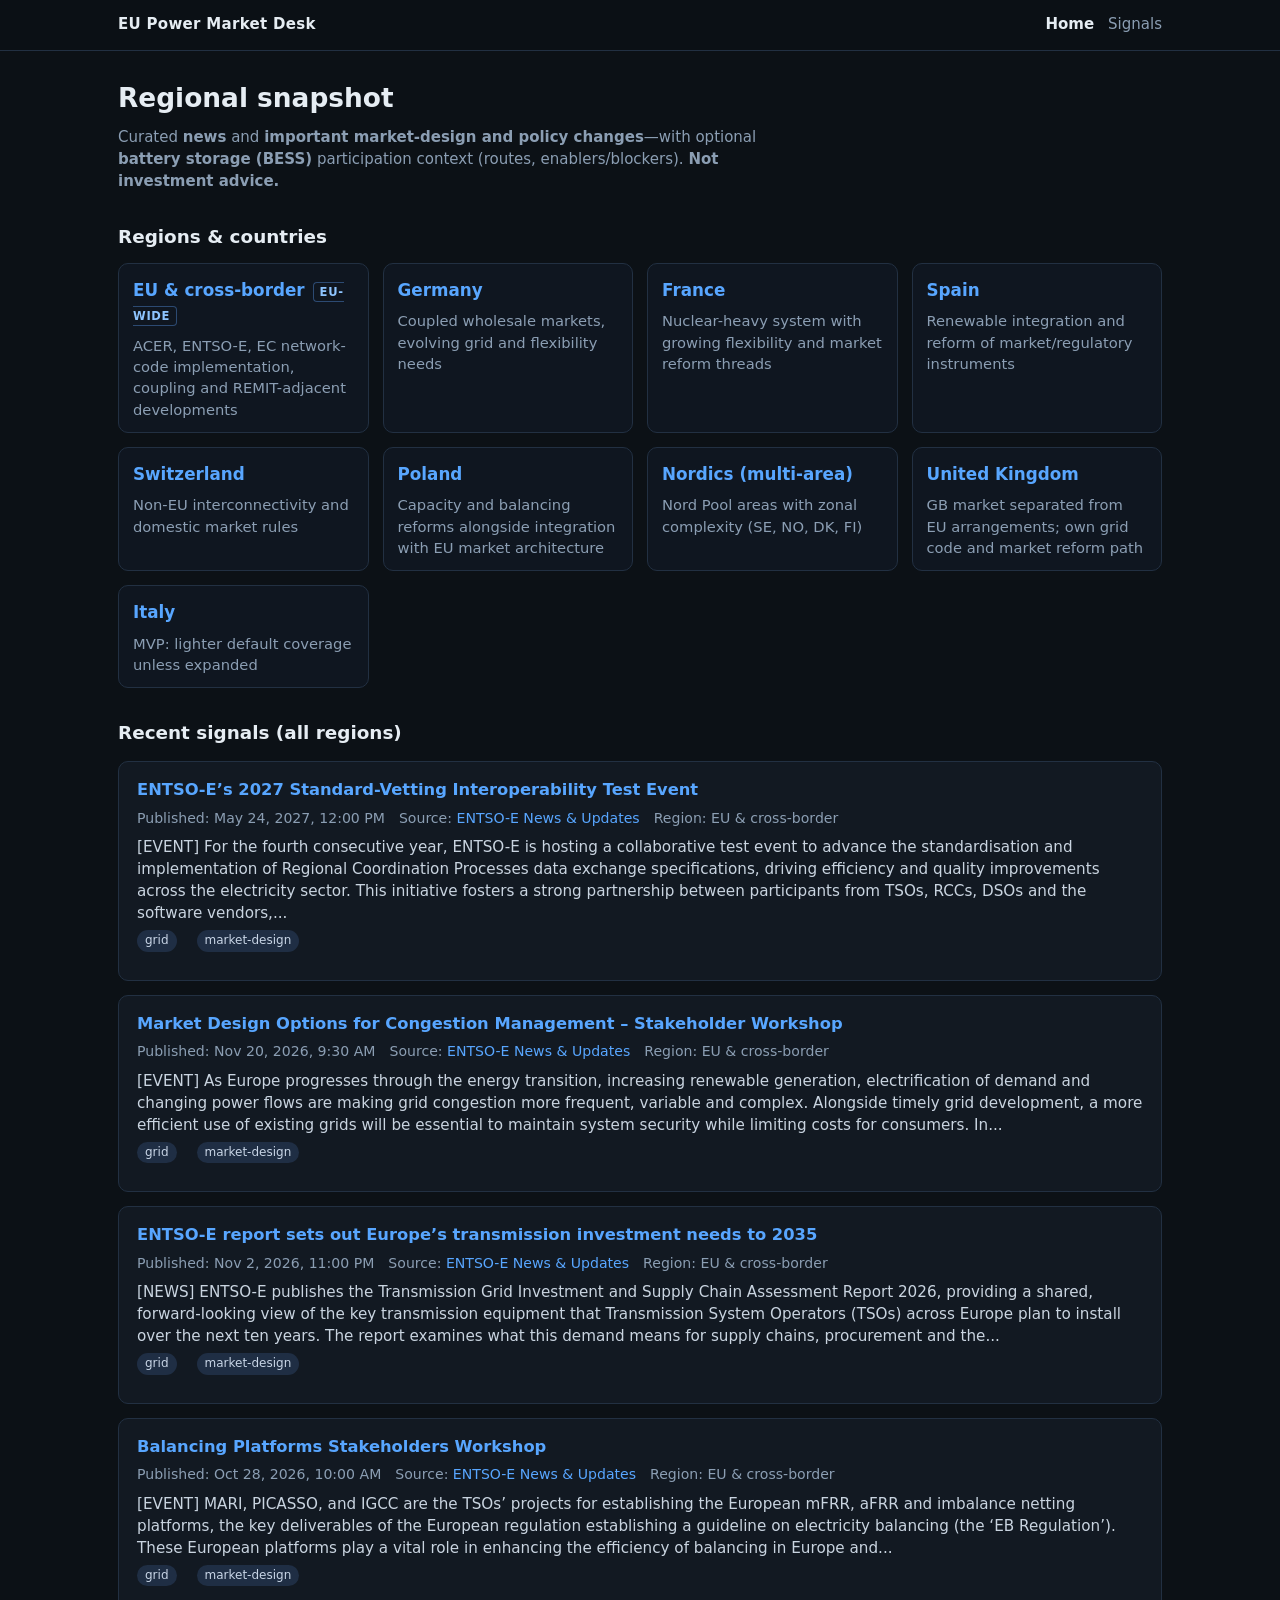
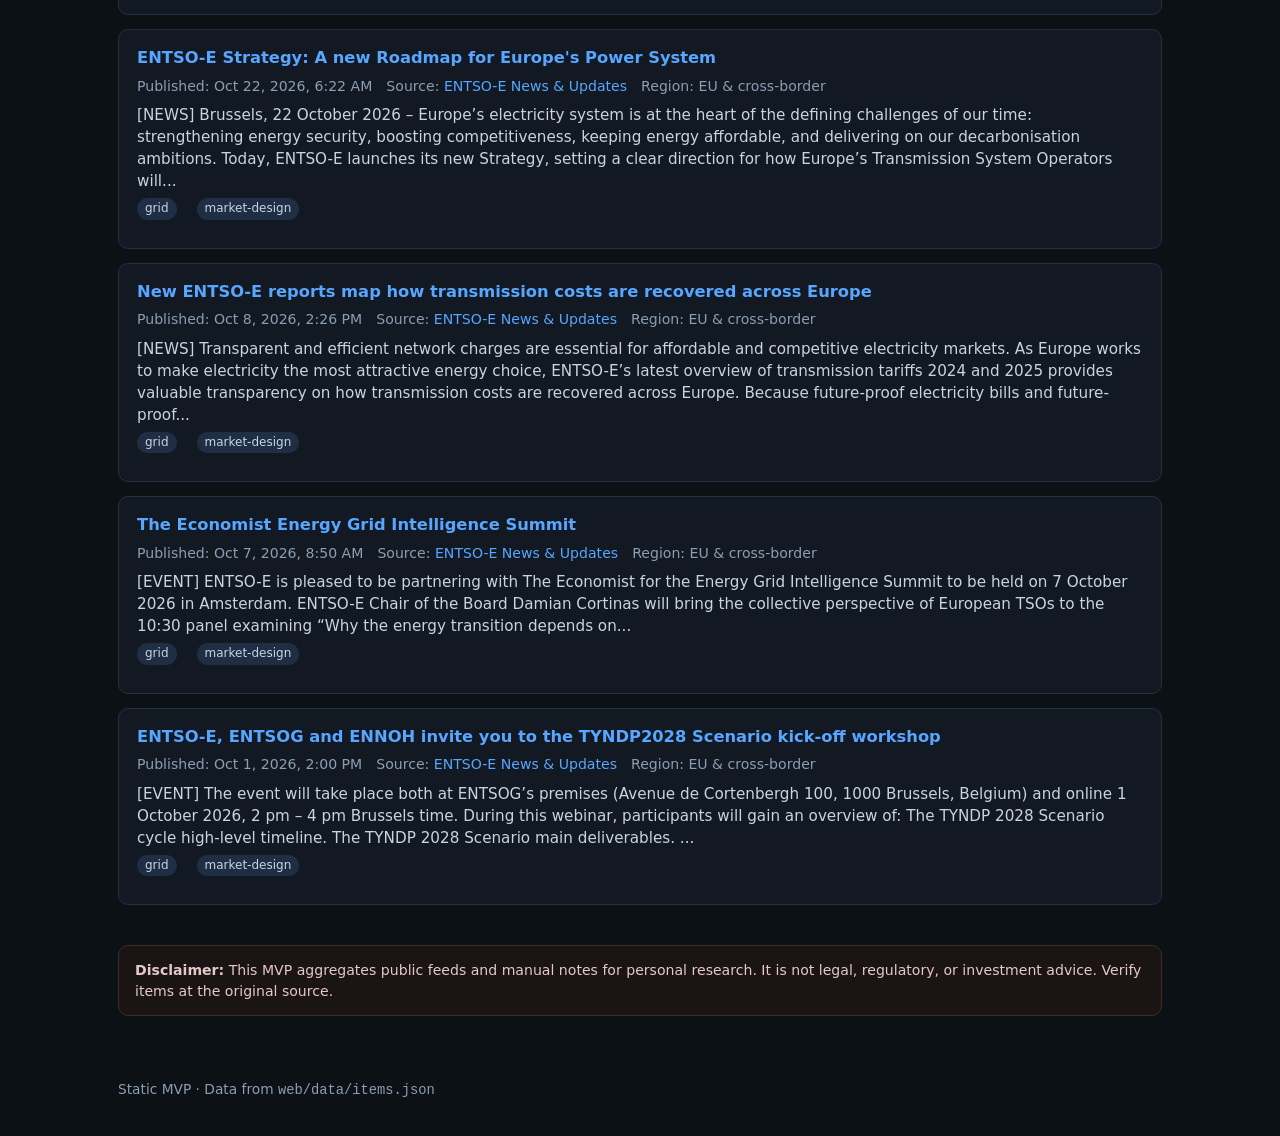
==== apps/eu-power-desk/web/index.html @ 683f5635 "Add EU Power Market Desk MVP in apps/eu-power-desk Co-authored-by: FrancescoGaballo <FrancescoGaball" ====
<!DOCTYPE html>
<html lang="en">
  <head>
    <meta charset="utf-8" />
    <meta name="viewport" content="width=device-width, initial-scale=1" />
    <title>EU Power Market Desk</title>
    <link rel="stylesheet" href="styles.css" />
  </head>
  <body>
    <header class="site-header">
      <div class="header-inner">
        <div class="brand">EU Power Market Desk</div>
        <nav class="main-nav">
          <a class="active" href="index.html">Home</a>
          <a href="signals.html">Signals</a>
        </nav>
      </div>
    </header>
    <main>
      <h1>Regional snapshot</h1>
      <p class="lede">
        Curated <strong>news</strong> and <strong>important market-design and policy changes</strong>—with optional
        <strong>battery storage (BESS)</strong> participation context (routes, enablers/blockers).
        <strong>Not investment advice.</strong>
      </p>
      <section>
        <h2>Regions &amp; countries</h2>
        <div id="country-grid" class="country-grid"></div>
      </section>
      <section>
        <h2>Recent signals (all regions)</h2>
        <div id="recent-signals"></div>
      </section>
      <div class="disclaimer">
        <strong>Disclaimer:</strong> This MVP aggregates public feeds and manual notes for personal research. It is not
        legal, regulatory, or investment advice. Verify items at the original source.
      </div>
    </main>
    <footer class="site-footer">Static MVP · Data from <code>web/data/items.json</code></footer>
    <script src="app.js"></script>
    <script>
      async function initHome() {
        const E = window.EUDesk;
        await E.bootCommon();
        const grid = document.getElementById("country-grid");
        E.DATA.countries.countries.forEach((c) => {
          const a = document.createElement("a");
          a.className = "country-card";
          a.href = "country.html?slug=" + encodeURIComponent(c.slug);
          const badge = c.slug === "eu" ? '<span class="badge-eu">EU-wide</span>' : "";
          a.innerHTML =
            "<h3>" +
            c.name +
            badge +
            "</h3><p>" +
            (c.headline || "") +
            "</p>";
          grid.appendChild(a);
        });

        const recent = document.getElementById("recent-signals");
        const items = (E.DATA.items.items || []).slice(0, 8);
        if (!items.length) {
          recent.appendChild(document.createElement("p")).className = "empty";
          recent.querySelector("p").textContent = "No items yet — run python3 scripts/merge_items.py";
        } else {
          items.forEach((it) => recent.appendChild(E.renderItemCard(it)));
        }
      }
      initHome().catch((err) => {
        console.error(err);
        const banner = document.createElement("div");
        banner.className = "panel";
        banner.textContent = "Failed to load data: " + err.message;
        document.body.insertBefore(banner, document.body.firstChild);
      });
    </script>
  </body>
</html>
---- apps/eu-power-desk/web/styles.css ----
:root {
  --bg: #0c1116;
  --panel: #121922;
  --border: #223042;
  --text: #e6edf3;
  --muted: #8b9eb3;
  --accent: #58a6ff;
  --tag: #1f2e44;
  --danger: #f85149;
  --ok: #3fb950;
  font-family: "Segoe UI", system-ui, -apple-system, sans-serif;
}

* {
  box-sizing: border-box;
}

body {
  margin: 0;
  background: var(--bg);
  color: var(--text);
  line-height: 1.45;
  font-size: 15px;
}

a {
  color: var(--accent);
  text-decoration: none;
}
a:hover {
  text-decoration: underline;
}

header.site-header {
  border-bottom: 1px solid var(--border);
  background: rgba(12, 17, 22, 0.9);
  position: sticky;
  top: 0;
  z-index: 10;
  backdrop-filter: blur(8px);
}

.header-inner {
  max-width: 1080px;
  margin: 0 auto;
  padding: 14px 18px;
  display: flex;
  align-items: baseline;
  justify-content: space-between;
  gap: 16px;
  flex-wrap: wrap;
}

.brand {
  font-weight: 650;
  letter-spacing: 0.02em;
}

nav.main-nav {
  display: flex;
  gap: 14px;
  flex-wrap: wrap;
}
nav.main-nav a {
  color: var(--muted);
}
nav.main-nav a.active {
  color: var(--text);
  font-weight: 600;
}

main {
  max-width: 1080px;
  margin: 0 auto;
  padding: 28px 18px 64px;
}

h1 {
  font-size: 1.65rem;
  font-weight: 650;
  margin: 0 0 10px;
}

h2 {
  font-size: 1.15rem;
  font-weight: 600;
  margin: 32px 0 12px;
}

.lede {
  color: var(--muted);
  max-width: 72ch;
  margin: 0 0 24px;
}

.panel {
  background: var(--panel);
  border: 1px solid var(--border);
  border-radius: 10px;
  padding: 16px 18px;
  margin: 14px 0;
}

.country-grid {
  display: grid;
  grid-template-columns: repeat(auto-fill, minmax(240px, 1fr));
  gap: 14px;
}

.country-card {
  display: block;
  padding: 14px 14px 12px;
  border-radius: 10px;
  border: 1px solid var(--border);
  background: #0f1620;
  transition: border-color 0.15s ease, transform 0.15s ease;
}
.country-card:hover {
  border-color: #2d4260;
  transform: translateY(-1px);
}
.country-card h3 {
  margin: 0 0 8px;
  font-size: 1.05rem;
}
.country-card p {
  margin: 0;
  color: var(--muted);
  font-size: 0.92rem;
}

.tag {
  display: inline-block;
  font-size: 0.75rem;
  padding: 2px 8px;
  border-radius: 999px;
  background: var(--tag);
  color: #c8d5e6;
  margin: 0 6px 4px 0;
}

.meta-row {
  display: flex;
  flex-wrap: wrap;
  gap: 8px 14px;
  color: var(--muted);
  font-size: 0.88rem;
  margin: 6px 0 8px;
}

.item-title {
  font-weight: 600;
  font-size: 1.02rem;
  margin: 0 0 6px;
}

.item-summary {
  margin: 0;
  color: #c9d4e0;
  font-size: 0.95rem;
}

.filters {
  display: flex;
  flex-wrap: wrap;
  gap: 10px 14px;
  align-items: flex-end;
  margin-bottom: 14px;
}

.filters label {
  display: flex;
  flex-direction: column;
  gap: 4px;
  font-size: 0.82rem;
  color: var(--muted);
}

select,
input[type="search"] {
  background: #0f1620;
  color: var(--text);
  border: 1px solid var(--border);
  border-radius: 8px;
  padding: 7px 10px;
  min-width: 180px;
}

button.btn {
  background: #1f6feb;
  color: #fff;
  border: none;
  border-radius: 8px;
  padding: 8px 14px;
  font-weight: 600;
  cursor: pointer;
}
button.btn.secondary {
  background: #30363d;
}

.opportunity {
  margin-top: 10px;
  padding-top: 10px;
  border-top: 1px dashed var(--border);
  font-size: 0.9rem;
  color: #b0c4d8;
}
.opportunity strong {
  color: #79c0ff;
}

.disclaimer {
  margin-top: 40px;
  padding: 14px 16px;
  border-radius: 10px;
  border: 1px solid #402a2a;
  background: #1b1414;
  color: #e6c8c8;
  font-size: 0.88rem;
}

footer.site-footer {
  max-width: 1080px;
  margin: 0 auto;
  padding: 0 18px 36px;
  color: var(--muted);
  font-size: 0.86rem;
}

.badge-eu {
  font-size: 0.72rem;
  text-transform: uppercase;
  letter-spacing: 0.06em;
  color: #8ec5ff;
  border: 1px solid #2c4a72;
  padding: 2px 6px;
  border-radius: 4px;
  margin-left: 8px;
}

.empty {
  color: var(--muted);
  font-style: italic;
}
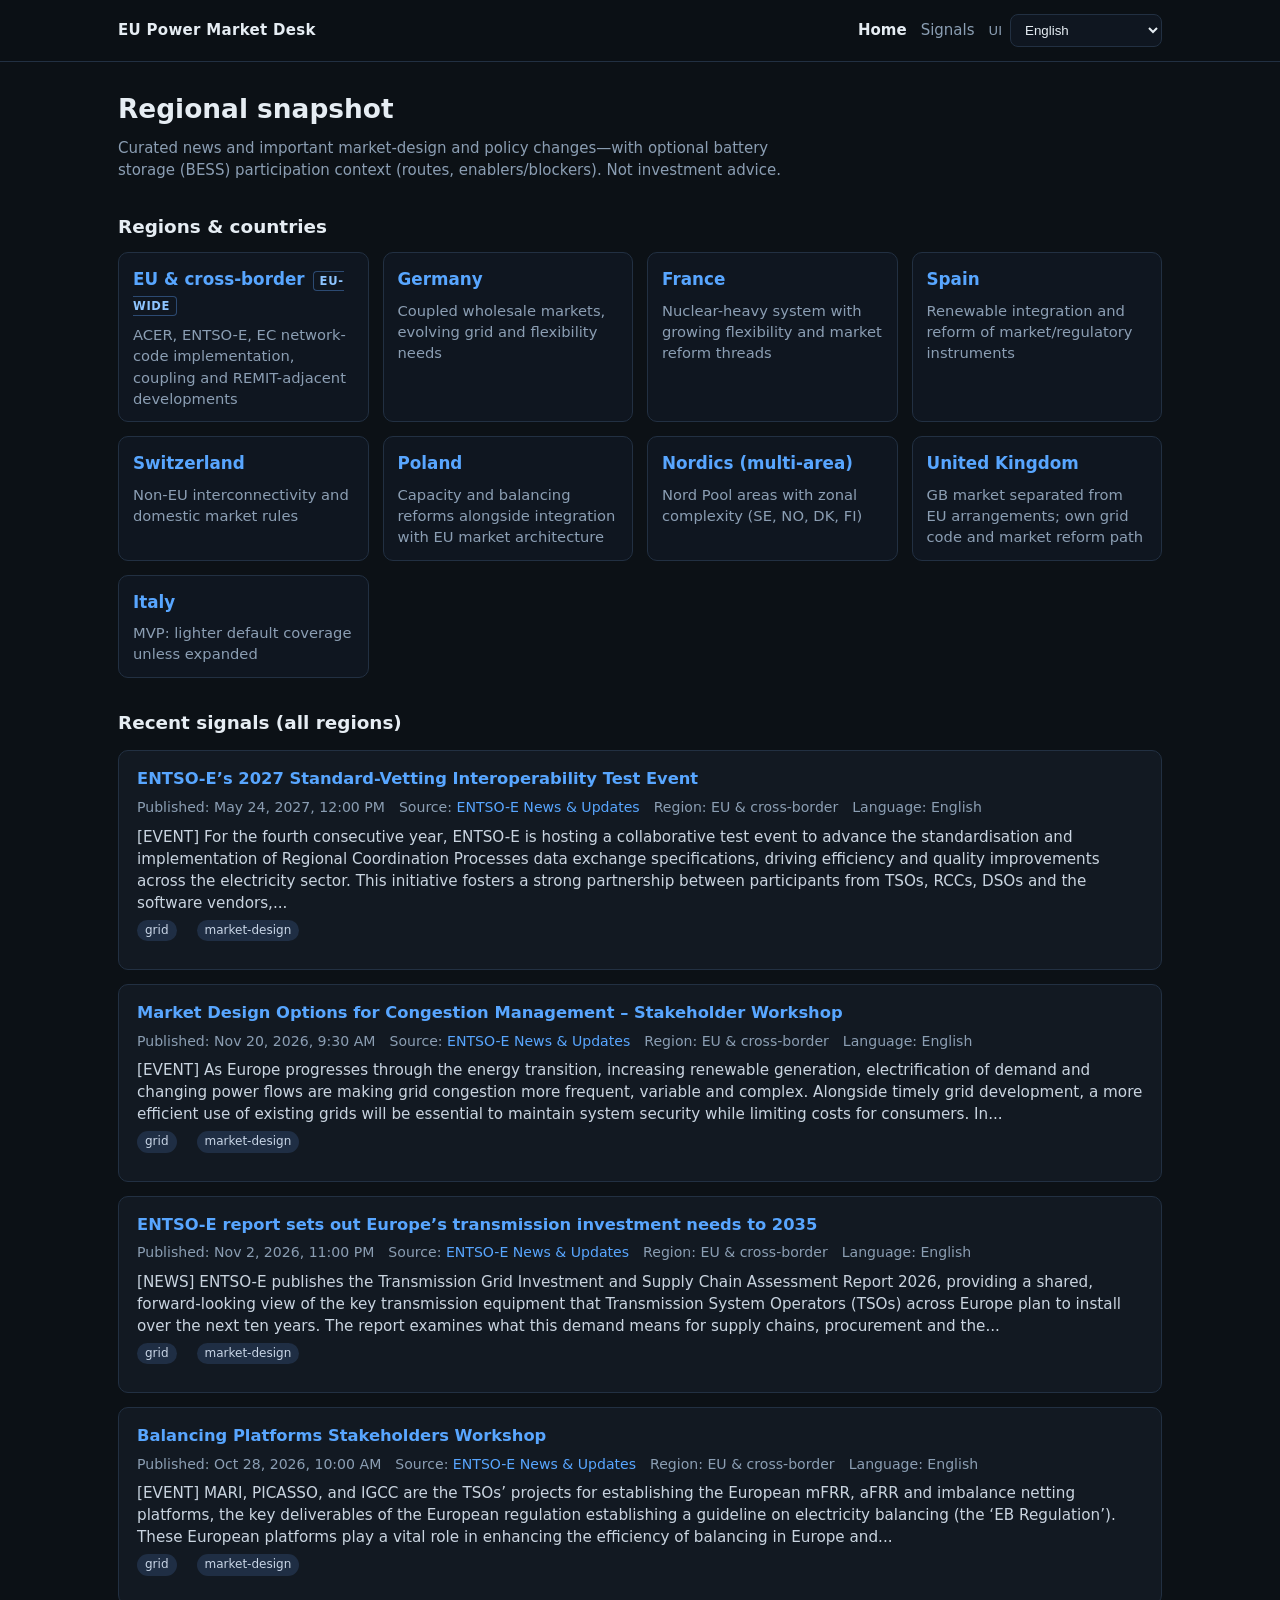
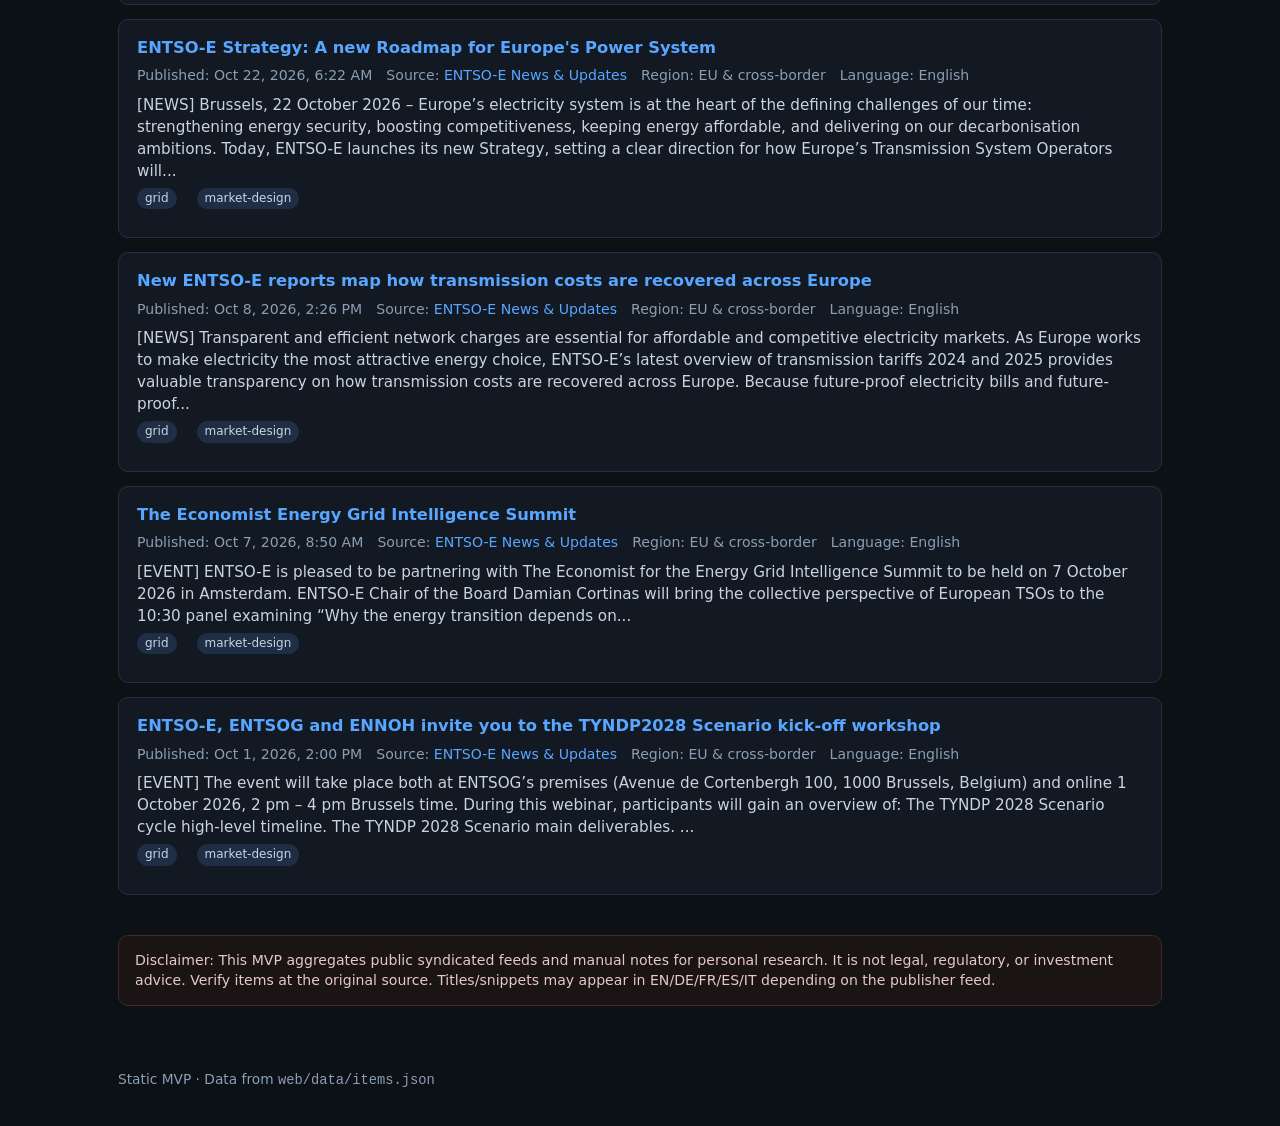
==== commit 9eb62729: "Policy: RSS-only sources register; UI locale + item language filter - Add data/SOURCES.md and tighte" ====
--- a/apps/eu-power-desk/web/index.html
+++ b/apps/eu-power-desk/web/index.html
@@ -11,30 +11,37 @@
       <div class="header-inner">
         <div class="brand">EU Power Market Desk</div>
         <nav class="main-nav">
-          <a class="active" href="index.html">Home</a>
-          <a href="signals.html">Signals</a>
+          <a class="active" href="index.html" data-i18n="nav.home">Home</a>
+          <a href="signals.html" data-i18n="nav.signals">Signals</a>
+          <label class="locale-picker">
+            <span data-i18n="nav.locale">UI</span>
+            <select id="locale-select" aria-label="UI language">
+              <option value="en" data-i18n="lang.en">English</option>
+              <option value="de" data-i18n="lang.de">Deutsch</option>
+              <option value="fr" data-i18n="lang.fr">Français</option>
+              <option value="es" data-i18n="lang.es">Español</option>
+              <option value="it" data-i18n="lang.it">Italiano</option>
+            </select>
+          </label>
         </nav>
       </div>
     </header>
     <main>
-      <h1>Regional snapshot</h1>
-      <p class="lede">
+      <h1 data-i18n="home.title">Regional snapshot</h1>
+      <p class="lede" data-i18n="home.lede">
         Curated <strong>news</strong> and <strong>important market-design and policy changes</strong>—with optional
         <strong>battery storage (BESS)</strong> participation context (routes, enablers/blockers).
         <strong>Not investment advice.</strong>
       </p>
       <section>
-        <h2>Regions &amp; countries</h2>
+        <h2 data-i18n="home.regions">Regions &amp; countries</h2>
         <div id="country-grid" class="country-grid"></div>
       </section>
       <section>
-        <h2>Recent signals (all regions)</h2>
+        <h2 data-i18n="home.recent">Recent signals (all regions)</h2>
         <div id="recent-signals"></div>
       </section>
-      <div class="disclaimer">
-        <strong>Disclaimer:</strong> This MVP aggregates public feeds and manual notes for personal research. It is not
-        legal, regulatory, or investment advice. Verify items at the original source.
-      </div>
+      <div class="disclaimer" data-i18n="home.disclaimer"></div>
     </main>
     <footer class="site-footer">Static MVP · Data from <code>web/data/items.json</code></footer>
     <script src="app.js"></script>
@@ -42,6 +49,7 @@
       async function initHome() {
         const E = window.EUDesk;
         await E.bootCommon();
+        E.wireLocaleSelect(document.getElementById("locale-select"));
         const grid = document.getElementById("country-grid");
         E.DATA.countries.countries.forEach((c) => {
           const a = document.createElement("a");
@@ -62,10 +70,25 @@
         const items = (E.DATA.items.items || []).slice(0, 8);
         if (!items.length) {
           recent.appendChild(document.createElement("p")).className = "empty";
-          recent.querySelector("p").textContent = "No items yet — run python3 scripts/merge_items.py";
+          recent.querySelector("p").textContent = E.t("empty.no_signals_merge");
         } else {
           items.forEach((it) => recent.appendChild(E.renderItemCard(it)));
         }
+
+        function rerenderRecent() {
+          recent.innerHTML = "";
+          const latest = (E.DATA.items.items || []).slice(0, 8);
+          if (!latest.length) {
+            const p = document.createElement("p");
+            p.className = "empty";
+            p.textContent = E.t("empty.no_signals_merge");
+            recent.appendChild(p);
+            return;
+          }
+          latest.forEach((it) => recent.appendChild(E.renderItemCard(it)));
+        }
+
+        window.addEventListener("eudesk-locale-change", rerenderRecent);
       }
       initHome().catch((err) => {
         console.error(err);
--- a/apps/eu-power-desk/web/styles.css
+++ b/apps/eu-power-desk/web/styles.css
@@ -60,6 +60,17 @@
   display: flex;
   gap: 14px;
   flex-wrap: wrap;
+  align-items: center;
+}
+.locale-picker {
+  display: inline-flex;
+  align-items: center;
+  gap: 8px;
+  color: var(--muted);
+  font-size: 0.82rem;
+}
+.locale-picker select {
+  min-width: 9.5rem;
 }
 nav.main-nav a {
   color: var(--muted);
